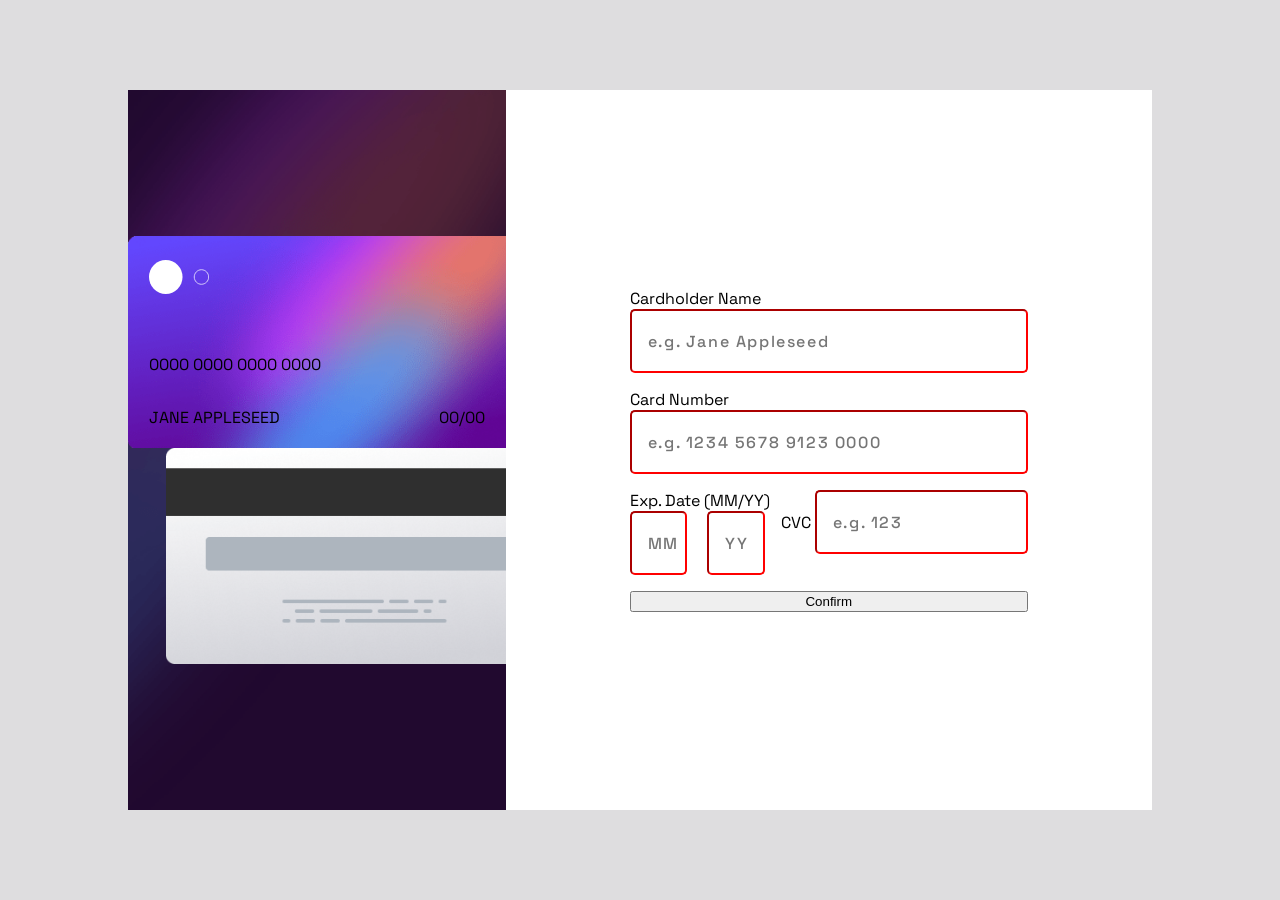
==== index.html @ 878d33cb "Voila" ====
<!DOCTYPE html>
<html lang="en">

<head>
  <meta charset="UTF-8">
  <meta name="viewport" content="width=device-width, initial-scale=1.0">
  <!-- displays site properly based on user's device -->

  <link rel="icon" type="image/png" sizes="32x32" href="./images/favicon-32x32.png">
  <link rel="stylesheet" href="style.css">
  <link rel="preconnect" href="https://fonts.googleapis.com">
  <link rel="preconnect" href="https://fonts.gstatic.com" crossorigin>
  <link href="https://fonts.googleapis.com/css2?family=Space+Grotesk:wght@300..700&display=swap" rel="stylesheet">
  <title>Frontend Mentor | Interactive card details form</title>
</head>

<body>

  <main>

    <!---- aside ---->
    <aside>
      <div class="card">
        <img src="images/card-logo.svg">
        <div class="global-card-info">
          <p>0000 0000 0000 0000</p>
          <div class="card-info">
            <p>JANE APPLESEED</p>
            <p>00/00</p>
          </div>
        </div>
      </div>

      <div class="card"></div>

    </aside>
    <section class="form">
      <form action="/submit" method="post">
        <label for="name">Cardholder Name</label>
        <input type="text" id="name" class="input-width-100"placeholder="e.g. Jane Appleseed">
        <label for="number">Card Number</label>
        <input type="text" id="number" class="input-width-100" placeholder="e.g. 1234 5678 9123 0000">

        <div class="date-cvc">
          <div class="date">
            <label for="month">Exp. Date (MM/YY)</label>
            <div class="input-date">
              <input type="text" id="month" placeholder="MM">
              <input type="text" id="year" placeholder="YY">
            </div>
          </div>
          <div class="cvc">
            <label for="cvc">CVC</label>
            <input type="text" id="cvc" placeholder="e.g. 123">
          </div>
        </div>
        <button type="submit">Confirm</button>
      </form>
    </section>
  </main>
</body>

</html>
---- style.css ----
:root {
    --light-grayish-violet: hsl(270, 3%, 87%);
    --dark-grayish-violet: hsl(279, 6%, 55%);
    --very-dark-violet: hsl(278, 68%, 11%);
}


body {
    font-family: 'Space Grotesk', sans-serif;
    background-color: var(--light-grayish-violet);
    display: flex;
    align-items: center;
    justify-content: center;
    height: 100vh;
    width: 100vw;
    padding: 0;
    margin: 0;
}

main {
    display: grid;
    grid-template-columns: 1fr 2fr;
    height: 80%;
    width: 80%;
}

aside {
    background-image: url(images/bg-main-desktop.png);
    background-size: cover;
    background-repeat: no-repeat;
    position: relative;
    display: flex;
    justify-content: center;
    align-items: flex-end;
    flex-direction: column;
}

.form {
    display: flex;
    flex-direction: column;
    align-items: center;
    justify-content: center;
    background-color: white;
}

.card:first-child .card-info {
    display: flex;
    justify-content: space-between;
}

.card:first-child {
    background-image: url(images/bg-card-front.png);
    background-size: cover;
    background-repeat: no-repeat;
    padding: 1.5rem 1.3rem 0.2rem 1.3rem;
    height: 11.5rem;
    width: 21rem;
    display: flex;
    flex-direction: column;
    justify-content: space-between;
}


.card:last-child {
    background-image: url(images/bg-card-back.png);
    background-size: cover;
    background-repeat: no-repeat;
}

form {
    display: flex;
    flex-direction: column;
    justify-content: space-between;
    align-items: flex-start;

    padding: 1.5rem;
}

.form input {
    border-color: red;
    border-width: 2px;
    border-radius: 5px;
    ;
    height: 4rem;
    margin-bottom: 1rem;
    padding-left: 1rem;
    color: var(--very-dark-violet);
    font-size: 1rem;
    font-weight: 500;
    font-family: 'Space Grotesk', sans-serif;
    letter-spacing: 0.1rem;
    box-sizing: border-box;
}

.input-width-100 {
    width: 100%;
}

.date-cvc {
    display: flex;
}


.date input {
    width: 3.6rem;
    margin-right: 1rem;
}

button {
    width: 100%;
}

/* RESPONSIVE DESKTOP */

@media screen and (min-width: 376px) {
    .card {
        width: 90%;
        height: 30%;
    }

    .card img {
        width: 60px;
    }
}

/* RESPONSIVE MOBILE */

@media screen and (max-width: 375px) {

    html {
        font-size: 12px;
    }

    main {
        grid-template-columns: 1fr;
        grid-template-rows: 1fr 3fr;
        height: 100%;
        width: 100%;
    }

    aside {
        display: flex;
        justify-content: flex-start;
        padding: 2.5rem 2rem 0 3rem;
    }

    .card {
        color: white;
        background-position: center;
        background-size: contain;
        box-sizing: border-box;
    }

    .card img {
        width: 3.5rem;
    }

    .card:first-child {
        position: absolute;
        background-size: contain;
        bottom: 0;
        left: 1rem;
        transform: translateY(24%);
        width: 20rem;

    }

    .card:last-child {
        width: 20rem;
        height: 11.5rem;
        background-size: contain;

    }

    .global-card-info {
        display: flex;
        flex-direction: column;
        justify-content: center;
        height: 60%;
    }

    .global-card-info>p:first-of-type {
        margin-bottom: 0;
        font-weight: 600;
        letter-spacing: 0.1rem;
    }

    .card-info p {
        font-size: 0.8rem;

        color: rgba(255, 255, 255, 0.716);
    }


    .date {
        display: flex;
       flex-direction: column;
    }

    .cvc {
        display: flex;
        flex-direction: column;
        
    }

    .cvc input {
        margin: 0;
    }



}
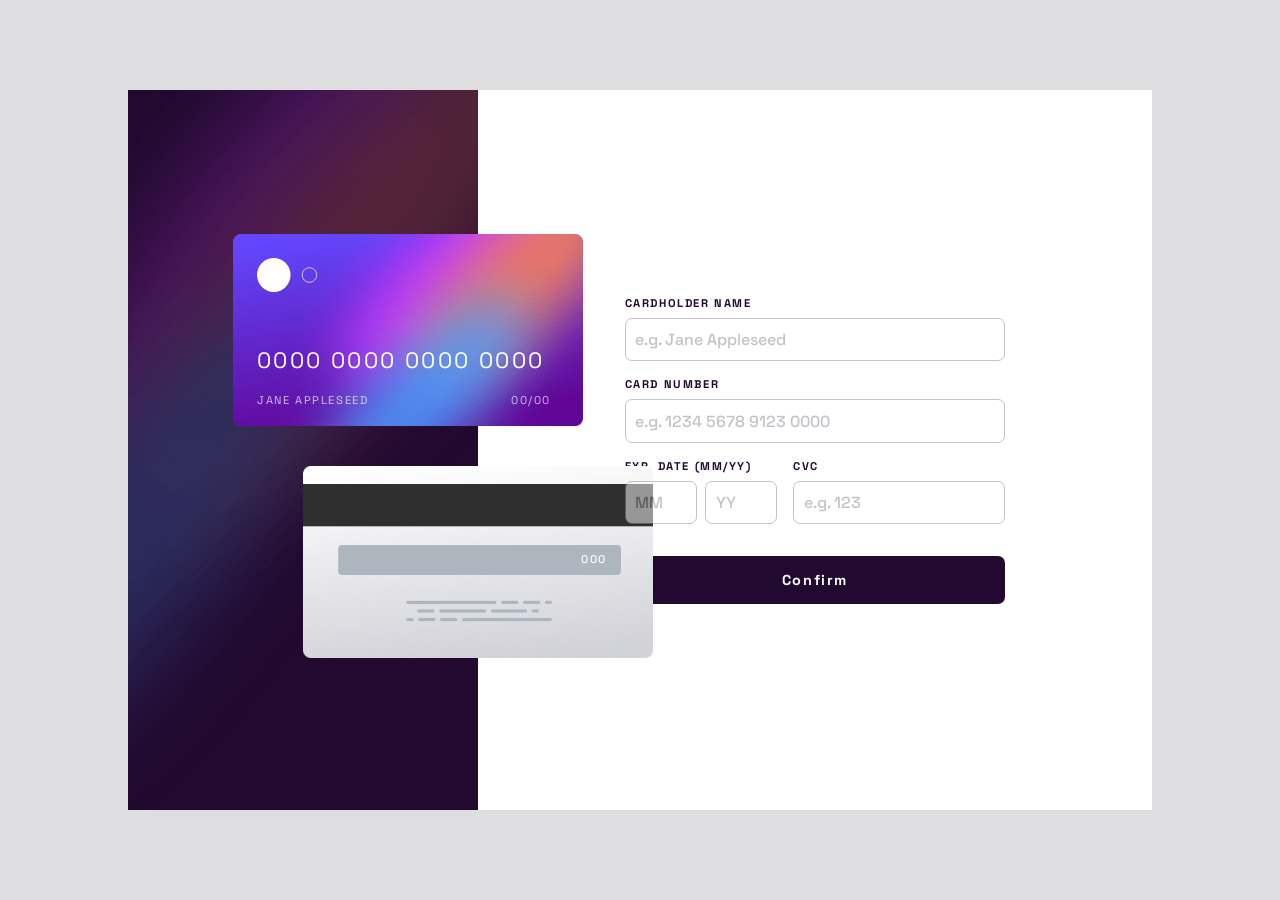
==== commit fa638936: "Exo terminé" ====
--- a/index.html
+++ b/index.html
@@ -20,6 +20,7 @@
 
     <!---- aside ---->
     <aside>
+<!---- front card ---->
       <div class="card">
         <img src="images/card-logo.svg">
         <div class="global-card-info">
@@ -30,30 +31,39 @@
           </div>
         </div>
       </div>
-
-      <div class="card"></div>
+<!---- back card ---->
+      <div class="card">
+        <div class="triple-zero">
+          <p>000</p>
+        </div>
+      </div>
 
     </aside>
+
+    <!---- form ---->
     <section class="form">
       <form action="/submit" method="post">
         <label for="name">Cardholder Name</label>
-        <input type="text" id="name" class="input-width-100"placeholder="e.g. Jane Appleseed">
+        <input type="text" id="name" class="input-width-100" required minlength="1" maxlength="40" placeholder="e.g. Jane Appleseed">
         <label for="number">Card Number</label>
-        <input type="text" id="number" class="input-width-100" placeholder="e.g. 1234 5678 9123 0000">
-
+        <input type="text" id="number" required minlength="16" maxlength="16" class="input-width-100" placeholder="e.g. 1234 5678 9123 0000">
+        <!---- date and cvc ---->
         <div class="date-cvc">
           <div class="date">
             <label for="month">Exp. Date (MM/YY)</label>
+            <!---- month and year ---->
             <div class="input-date">
-              <input type="text" id="month" placeholder="MM">
-              <input type="text" id="year" placeholder="YY">
+              <input type="text" id="month" required min="1" max="12" minlength="1" placeholder="MM">
+              <input type="text" id="year" required  minlength="2" maxlenght="2" placeholder="YY">
             </div>
           </div>
+          <!---- cvc ---->
           <div class="cvc">
             <label for="cvc">CVC</label>
-            <input type="text" id="cvc" placeholder="e.g. 123">
+            <input type="text" id="cvc" minlength="4" maxlength="5" required placeholder="e.g. 123">
           </div>
         </div>
+        <!---- button ---->
         <button type="submit">Confirm</button>
       </form>
     </section>
--- a/style.css
+++ b/style.css
@@ -2,11 +2,17 @@
     --light-grayish-violet: hsl(270, 3%, 87%);
     --dark-grayish-violet: hsl(279, 6%, 55%);
     --very-dark-violet: hsl(278, 68%, 11%);
+    --font-size-card-bottom: 0.7rem;
+    --font-weight-500: 500;
+    --font-weight-700: 700;
+}
+
+* {
+    font-family: 'Space Grotesk', sans-serif;
 }
 
 
 body {
-    font-family: 'Space Grotesk', sans-serif;
     background-color: var(--light-grayish-violet);
     display: flex;
     align-items: center;
@@ -33,7 +39,66 @@
     justify-content: center;
     align-items: flex-end;
     flex-direction: column;
-}
+    gap: 2rem;
+}
+
+/* CARDS */
+
+.card {
+    background-repeat: no-repeat;
+    box-sizing: border-box;
+}
+
+.card-info {
+    display: flex;
+    justify-content: space-between;
+}
+
+
+/* FRONT CARD */
+
+.card:first-child {
+    background-image: url(images/bg-card-front.png);
+    color: white;
+    display: flex;
+    flex-direction: column;
+    justify-content: space-between;
+}
+
+.global-card-info>p:first-of-type {
+    margin-bottom: 0.5rem;
+    letter-spacing: 0.15rem;
+    font-size: 1.39rem;
+}
+
+
+.card-info p {
+    font-size: var(--font-size-card-bottom);
+    color: rgba(255, 255, 255, 0.716);
+    letter-spacing: 0.1rem;
+}
+
+/* BACK CARD */
+
+.card:last-child {
+    background-image: url(images/bg-card-back.png);
+    box-sizing: border-box;
+    color: white;
+    display: flex;
+    justify-content: flex-end;
+    align-items: center;
+  
+}
+
+.triple-zero {
+    display: flex;
+    justify-content: flex-end;
+    align-items: center;
+}
+
+
+/* FORM */
+
 
 .form {
     display: flex;
@@ -43,97 +108,145 @@
     background-color: white;
 }
 
-.card:first-child .card-info {
-    display: flex;
-    justify-content: space-between;
-}
-
-.card:first-child {
-    background-image: url(images/bg-card-front.png);
-    background-size: cover;
-    background-repeat: no-repeat;
-    padding: 1.5rem 1.3rem 0.2rem 1.3rem;
-    height: 11.5rem;
-    width: 21rem;
-    display: flex;
-    flex-direction: column;
-    justify-content: space-between;
-}
-
-
-.card:last-child {
-    background-image: url(images/bg-card-back.png);
-    background-size: cover;
-    background-repeat: no-repeat;
-}
-
 form {
     display: flex;
     flex-direction: column;
-    justify-content: space-between;
-    align-items: flex-start;
-
-    padding: 1.5rem;
-}
-
-.form input {
-    border-color: red;
-    border-width: 2px;
-    border-radius: 5px;
-    ;
-    height: 4rem;
+}
+
+form input {
+    border-color: var(--dark-grayish-violet);
+    opacity: 0.5;
+    border-style: solid;
+    border-width: 1px;
+    border-radius: 7px;
+    height: 2.7rem;
     margin-bottom: 1rem;
     padding-left: 1rem;
     color: var(--very-dark-violet);
     font-size: 1rem;
-    font-weight: 500;
-    font-family: 'Space Grotesk', sans-serif;
+    font-weight: var(--font-weight-500);
+    box-sizing: border-box;
+    padding-inline: 0.6rem;
+}
+
+form label {
+    color: var(--very-dark-violet);
+    text-transform: uppercase;
+    font-weight: var(--font-weight-700);
     letter-spacing: 0.1rem;
-    box-sizing: border-box;
+    margin-bottom: 0.5rem;
+    font-size: 0.7rem;
+}
+
+input::placeholder {
+    color: var(--dark-grayish-violet);
+    font-size: 1rem;
+    font-weight: var(--font-weight-500);
 }
 
 .input-width-100 {
     width: 100%;
 }
 
+/* DATE */
+
 .date-cvc {
     display: flex;
 }
 
+.date {
+    display: flex;
+    flex-direction: column;
+
+}
 
 .date input {
-    width: 3.6rem;
+    width: 4.5rem;
     margin-right: 1rem;
+}
+
+.date input:first-of-type {
+    margin-right: 0.3rem;
+}
+
+/* CVC */
+
+.cvc {
+    display: flex;
+    flex-direction: column;
+  
 }
 
 button {
     width: 100%;
+    margin-top: 1rem;
+    background-color: var(--very-dark-violet);
+    color: white;
+    border: none;
+    border-radius: 7px;
+    height: 3rem;
+    font-weight: var(--font-weight-700);
+    letter-spacing: 0.1rem;
+    font-size: 0.9rem;
+    cursor: pointer;
+    
 }
 
 /* RESPONSIVE DESKTOP */
 
-@media screen and (min-width: 376px) {
+@media screen and (min-width: 761px) {
     .card {
-        width: 90%;
-        height: 30%;
+        width: 350px;
+        height: 200px;
+        background-size: contain;
     }
 
     .card img {
         width: 60px;
     }
+
+    .card:first-child  {
+        transform: translateX(30%);
+        padding: 1.5rem 2rem 1rem 1.5rem;
+    }
+
+    .card:last-child {
+        transform: translateX(50%);
+        display: flex;
+        justify-content: center;
+        align-items: center;
+    }
+
+    .card:last-child p {
+        margin: 0;
+        margin-right: 0.7rem;
+        font-weight: var(--font-weight-500);
+    }
+
+    
+    .triple-zero {
+        padding-bottom: 0.35rem;
+        font-size: var(--font-size-card-bottom);
+        width: 80%;
+        height: 11%;
+        display: flex;
+        align-items: flex-start;
+        letter-spacing: 0.1rem;
+    }
+
 }
 
 /* RESPONSIVE MOBILE */
 
-@media screen and (max-width: 375px) {
+@media screen and (max-width: 760px) {
 
     html {
-        font-size: 12px;
+        font-size: 14px;
     }
 
     main {
         grid-template-columns: 1fr;
-        grid-template-rows: 1fr 3fr;
+        grid-template-rows: 16.8rem 1fr;
         height: 100%;
         width: 100%;
     }
@@ -145,10 +258,11 @@
     }
 
     .card {
-        color: white;
         background-position: center;
         background-size: contain;
         box-sizing: border-box;
+        height: 11.5rem;
+        width: 20rem;
     }
 
     .card img {
@@ -157,19 +271,30 @@
 
     .card:first-child {
         position: absolute;
-        background-size: contain;
         bottom: 0;
         left: 1rem;
-        transform: translateY(24%);
-        width: 20rem;
-
+        transform: translateY(29%);
+        padding: 1.5rem 1.3rem 0.8rem 1.3rem;
+
+    }
+
+    .global-card-info>p:first-of-type {
+        letter-spacing: 0.1rem;
+    }
+
+    .cvc input {
+        margin: 0;
     }
 
     .card:last-child {
-        width: 20rem;
-        height: 11.5rem;
-        background-size: contain;
-
+        padding: 2.5rem;
+    }
+    
+    .triple-zero {
+        padding-bottom: 0.35rem;
+        font-size: var(--font-size-card-bottom);
+        width: 80%;
+        height: 23%;
     }
 
     .global-card-info {
@@ -179,34 +304,5 @@
         height: 60%;
     }
 
-    .global-card-info>p:first-of-type {
-        margin-bottom: 0;
-        font-weight: 600;
-        letter-spacing: 0.1rem;
-    }
-
-    .card-info p {
-        font-size: 0.8rem;
-
-        color: rgba(255, 255, 255, 0.716);
-    }
-
-
-    .date {
-        display: flex;
-       flex-direction: column;
-    }
-
-    .cvc {
-        display: flex;
-        flex-direction: column;
-        
-    }
-
-    .cvc input {
-        margin: 0;
-    }
-
-
 
 }
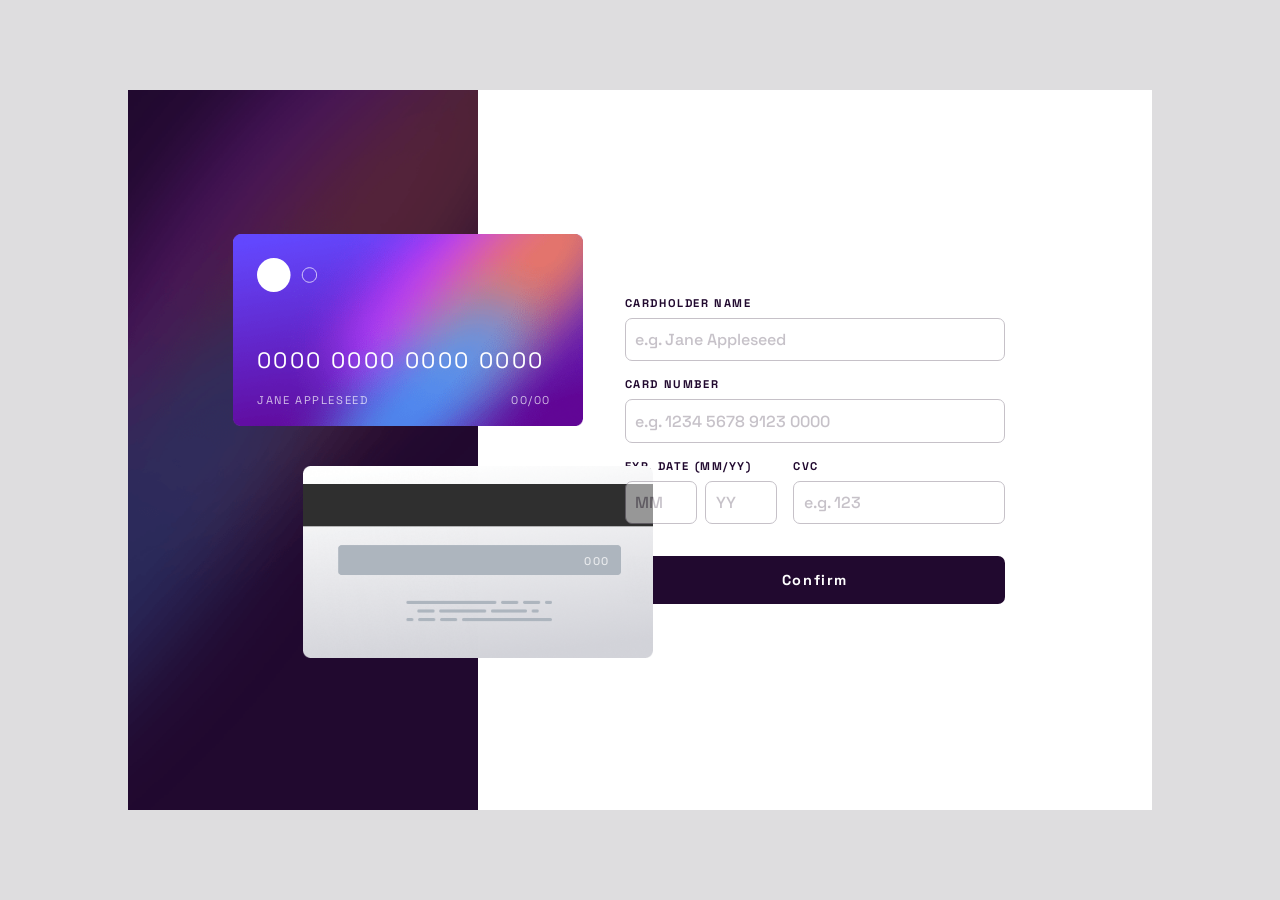
==== commit 45195e78: "Allègement du code + changement sur script js" ====
--- a/index.html
+++ b/index.html
@@ -12,6 +12,7 @@
   <link rel="preconnect" href="https://fonts.gstatic.com" crossorigin>
   <link href="https://fonts.googleapis.com/css2?family=Space+Grotesk:wght@300..700&display=swap" rel="stylesheet">
   <title>Frontend Mentor | Interactive card details form</title>
+  <script src="scrips.js"></script>
 </head>
 
 <body>
@@ -24,18 +25,18 @@
       <div class="card">
         <img src="images/card-logo.svg">
         <div class="global-card-info">
-          <p>0000 0000 0000 0000</p>
+          <p class="card-number-display">0000 0000 0000 0000</p>
           <div class="card-info">
-            <p>JANE APPLESEED</p>
-            <p>00/00</p>
+            <p class="card-holder-display">JANE APPLESEED</p>
+            <p class="card-expiry-display">00/00</p>
           </div>
         </div>
       </div>
 <!---- back card ---->
       <div class="card">
-        <div class="triple-zero">
-          <p>000</p>
-        </div>
+        
+          <p class="card-cvc-display">000</p>
+      
       </div>
 
     </aside>
@@ -44,23 +45,23 @@
     <section class="form">
       <form action="/submit" method="post">
         <label for="name">Cardholder Name</label>
-        <input type="text" id="name" class="input-width-100" required minlength="1" maxlength="40" placeholder="e.g. Jane Appleseed">
+        <input type="text" id="name" class="input-width-100 card-holder-input" required minlength="1" maxlength="40" placeholder="e.g. Jane Appleseed">
         <label for="number">Card Number</label>
-        <input type="text" id="number" required minlength="16" maxlength="16" class="input-width-100" placeholder="e.g. 1234 5678 9123 0000">
+        <input type="text" id="number" required minlength="16" maxlength="19" class="input-width-100 card-number-input" placeholder="e.g. 1234 5678 9123 0000">
         <!---- date and cvc ---->
         <div class="date-cvc">
           <div class="date">
             <label for="month">Exp. Date (MM/YY)</label>
             <!---- month and year ---->
             <div class="input-date">
-              <input type="text" id="month" required min="1" max="12" minlength="1" placeholder="MM">
-              <input type="text" id="year" required  minlength="2" maxlenght="2" placeholder="YY">
+              <input type="number" id="month" required min="1" max="12" minlength="1" maxlength="2" placeholder="MM">
+              <input type="text" id="year" required  minlength="2" maxlength="2" placeholder="YY">
             </div>
           </div>
           <!---- cvc ---->
           <div class="cvc">
             <label for="cvc">CVC</label>
-            <input type="text" id="cvc" minlength="4" maxlength="5" required placeholder="e.g. 123">
+            <input type="text" id="cvc" minlength="3" maxlength="3" required placeholder="e.g. 123">
           </div>
         </div>
         <!---- button ---->
--- a/style.css
+++ b/style.css
@@ -63,6 +63,7 @@
     display: flex;
     flex-direction: column;
     justify-content: space-between;
+    z-index: 2;
 }
 
 .global-card-info>p:first-of-type {
@@ -82,20 +83,16 @@
 
 .card:last-child {
     background-image: url(images/bg-card-back.png);
-    box-sizing: border-box;
-    color: white;
-    display: flex;
-    justify-content: flex-end;
-    align-items: center;
-  
-}
-
-.triple-zero {
-    display: flex;
-    justify-content: flex-end;
-    align-items: center;
-}
-
+    color: rgba(255, 255, 255, 0.716);
+    position: relative;
+    padding: 3rem;
+}
+
+.card:last-child p {
+    position: absolute;
+    letter-spacing: 0.1rem;
+    font-size: var(--font-size-card-bottom);;
+}
 
 /* FORM */
 
@@ -189,8 +186,12 @@
     letter-spacing: 0.1rem;
     font-size: 0.9rem;
     cursor: pointer;
-    
-}
+}
+
+button:hover {
+    background-image: linear-gradient(to right, hsl(249, 99%, 64%), hsl(278, 94%, 30%));
+}
+
 
 /* RESPONSIVE DESKTOP */
 
@@ -212,9 +213,6 @@
 
     .card:last-child {
         transform: translateX(50%);
-        display: flex;
-        justify-content: center;
-        align-items: center;
     }
 
     .card:last-child p {
@@ -224,14 +222,10 @@
     }
 
     
-    .triple-zero {
-        padding-bottom: 0.35rem;
+    .card:last-child p {
         font-size: var(--font-size-card-bottom);
-        width: 80%;
-        height: 11%;
-        display: flex;
-        align-items: flex-start;
-        letter-spacing: 0.1rem;
+        right: 2rem;
+        bottom: 6.15rem;
     }
 
 }
@@ -241,7 +235,7 @@
 @media screen and (max-width: 760px) {
 
     html {
-        font-size: 14px;
+        font-size: 15px;
     }
 
     main {
@@ -275,7 +269,6 @@
         left: 1rem;
         transform: translateY(29%);
         padding: 1.5rem 1.3rem 0.8rem 1.3rem;
-
     }
 
     .global-card-info>p:first-of-type {
@@ -285,16 +278,11 @@
     .cvc input {
         margin: 0;
     }
-
-    .card:last-child {
-        padding: 2.5rem;
-    }
     
-    .triple-zero {
-        padding-bottom: 0.35rem;
-        font-size: var(--font-size-card-bottom);
-        width: 80%;
-        height: 23%;
+    .card:last-child p {
+        right: 2.5rem;
+        bottom: 4.7rem;
+        
     }
 
     .global-card-info {
@@ -304,5 +292,4 @@
         height: 60%;
     }
 
-
 }
